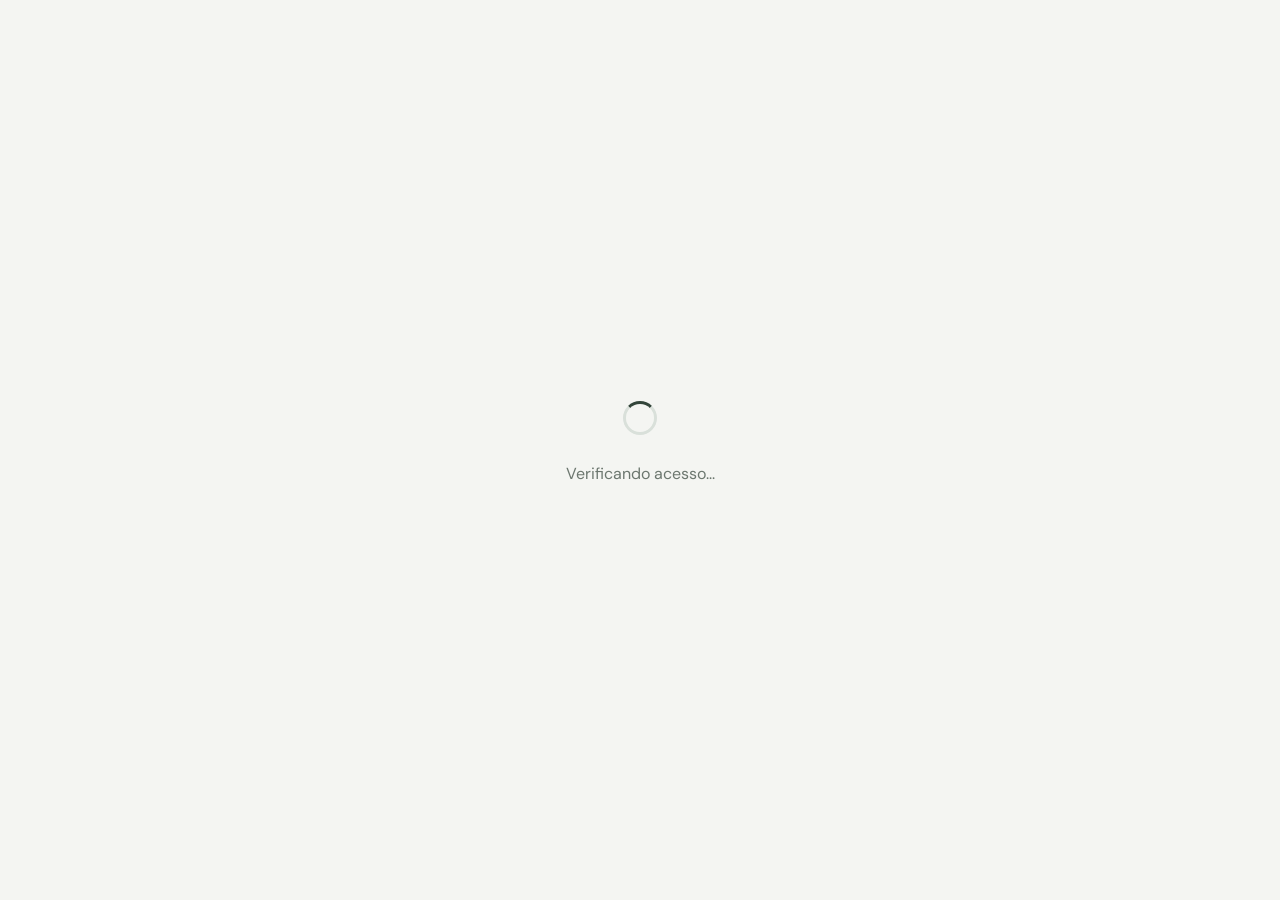
==== admin/index.html @ 77a73d16 "Ajustes e reorganização" ====
<!doctype html>
<html lang="pt-BR">
<head>
  <meta charset="utf-8">
  <meta name="viewport" content="width=device-width, initial-scale=1">
  <meta name="robots" content="noindex,nofollow">
  <title>Gestão de Convidados</title>
  <link rel="preconnect" href="https://fonts.googleapis.com">
  <link rel="preconnect" href="https://fonts.gstatic.com" crossorigin>
  <link href="https://fonts.googleapis.com/css2?family=DM+Sans:wght@400;500;600;700&family=Playfair+Display:wght@500;600&display=swap" rel="stylesheet">
  <link rel="stylesheet" href="css/styles.css">
</head>
<body>
  <div class="toast" id="toast" role="status" aria-live="polite"></div>

  <div class="auth-guard" id="authGuard"><div class="auth-guard__spinner"></div><p>Verificando acesso...</p></div>

  <div class="app" id="app" hidden>
    <aside class="sidebar">
      <div class="brand">
        <span class="brand__mark">GC</span>
        <div><strong id="brandName">Gestão de Convidados</strong><small>Convites de casamento</small></div>
      </div>
      <nav>
        <button class="nav-item is-active" data-view="dashboard">Visão geral</button>
        <button class="nav-item" data-view="guests">Convidados</button>
        <button class="nav-item" data-view="settings">Casamento</button>
      </nav>
      <div class="sidebar__bottom sidebar__bottom--account">
        <div class="account-chip">
          <span class="account-chip__avatar" id="userInitial">A</span>
          <div><strong id="userEmail">Administrador</strong><small id="userMode">Conta do painel</small></div>
        </div>
        <div class="sidebar__account-actions">
          <span class="mode-badge" id="modeBadge">DEMO</span>
          <button class="text-button" id="logoutButton" type="button">Sair</button>
        </div>
      </div>
    </aside>

    <main class="main">
      <header class="topbar">
        <button class="mobile-menu" id="mobileMenu" type="button" aria-label="Abrir menu">☰</button>
        <div>
          <span class="eyebrow">Casamento selecionado</span>
          <select id="weddingSelect" aria-label="Selecionar casamento"></select>
        </div>
        <button class="btn btn--secondary" id="newWeddingButton" type="button">+ Novo casamento</button>
      </header>

      <section class="view is-active" id="view-dashboard">
        <div class="page-heading">
          <div><span class="eyebrow">Resumo</span><h1 id="dashboardTitle">Convidados</h1></div>
          <button class="btn btn--primary" data-open-invite type="button">+ Adicionar convite</button>
        </div>

        <div class="stats-grid stats-grid--six">
          <article class="stat-card"><span>Convites</span><strong id="statInvites">0</strong><small>famílias / convites</small></article>
          <article class="stat-card"><span>Total de lugares</span><strong id="statSeats">0</strong><small>pessoas contempladas</small></article>
          <article class="stat-card"><span>Confirmados</span><strong id="statConfirmed">0</strong><small>pessoas confirmadas</small></article>
          <article class="stat-card"><span>Pendentes</span><strong id="statPending">0</strong><small>convites sem resposta</small></article>
          <article class="stat-card"><span>Não irão</span><strong id="statDeclined">0</strong><small>convites recusados</small></article>
          <article class="stat-card"><span>Taxa de resposta</span><strong id="statResponseRate">0%</strong><small>convites respondidos</small></article>
        </div>

        <div class="panel">
          <div class="panel__head"><div><span class="eyebrow">Últimos registros</span><h2>Convites</h2></div><button class="text-button" data-go-guests type="button">Ver todos →</button></div>
          <div class="table-wrap"><table><thead><tr><th>Convite</th><th>Lugares</th><th>Resposta</th><th>Status</th><th></th></tr></thead><tbody id="dashboardRows"></tbody></table></div>
        </div>
      </section>

      <section class="view" id="view-guests">
        <div class="page-heading">
          <div><span class="eyebrow">Lista completa</span><h1>Convidados</h1></div>
          <div class="page-actions">
            <button class="btn btn--secondary" id="exportExcelButton" type="button">Exportar Excel</button>
            <button class="btn btn--secondary" id="exportCsvButton" type="button">CSV</button>
            <button class="btn btn--secondary" id="importGuestsButton" type="button">Importar Excel</button>
            <button class="btn btn--primary" data-open-invite type="button">+ Adicionar convite</button>
          </div>
        </div>
        <div class="filters">
          <label class="search"><span>⌕</span><input id="searchInput" type="search" placeholder="Buscar nome, telefone ou categoria"></label>
          <select id="statusFilter"><option value="all">Todos os status</option><option value="pending">Pendentes</option><option value="confirmed">Confirmados</option><option value="declined">Não irão</option></select>
        </div>
        <div class="panel panel--flush">
          <div class="table-wrap"><table><thead><tr><th>Convidado / família</th><th>Contato</th><th>Lugares</th><th>Confirmados</th><th>Status</th><th>Ações</th></tr></thead><tbody id="guestRows"></tbody></table></div>
          <div class="empty" id="guestEmpty" hidden>Nenhum convite encontrado.</div>
        </div>
      </section>

      <section class="view" id="view-settings">
        <div class="page-heading"><div><span class="eyebrow">Configuração</span><h1>Casamento</h1></div></div>
        <form class="panel settings-form" id="weddingForm">
          <div class="field-grid">
            <label><span>Nome do casamento</span><input name="name" required placeholder="Liliane & Igor"></label>
            <label><span>Slug</span><input name="slug" required placeholder="liliane-igor"></label>
            <label><span>Data do evento</span><input name="event_date" type="date"></label>
            <label class="field-wide"><span>URL base do convite</span><input name="invite_base_url" required placeholder="https://meusite.com/convite/"><small>O sistema acrescentará automaticamente <b>?convite=TOKEN</b>.</small></label>
          </div>
          <div class="form-actions"><button class="btn btn--primary" type="submit">Salvar alterações</button></div>
        </form>
      </section>
    </main>
  </div>

  <dialog id="inviteDialog" class="dialog">
    <form method="dialog" class="dialog__panel" id="inviteForm">
      <header><div><span class="eyebrow">Convite</span><h2 id="inviteDialogTitle">Adicionar convidado</h2></div><button class="icon-button" value="cancel" type="button" data-close-dialog>×</button></header>
      <input type="hidden" name="id">
      <div class="field-grid">
        <label class="field-wide"><span>Nome exibido no convite</span><input name="display_name" required placeholder="Família Silva"></label>
        <label><span>Responsável / contato</span><input name="contact_name" placeholder="João Silva"></label>
        <label><span>WhatsApp</span><input name="phone" inputmode="tel" placeholder="5515999999999"></label>
        <label><span>Número de lugares</span><input name="seats" type="number" min="1" max="50" value="1" required></label>
        <label><span>Categoria</span><input name="category" placeholder="Família, amigos, padrinhos..."></label>
        <label class="field-wide"><span>Membros deste convite</span><textarea name="members" rows="4" placeholder="João Silva&#10;Maria Silva&#10;Pedro Silva"></textarea><small>Opcional. Um nome por linha. Quando preenchido, o RSVP pode permitir selecionar exatamente quem irá. O número de membros não pode ultrapassar a quantidade de lugares.</small></label>
        <label class="field-wide"><span>Observação interna</span><textarea name="notes" rows="3" placeholder="Não aparece para o convidado"></textarea></label>
      </div>
      <footer><button class="btn btn--ghost" type="button" data-close-dialog>Cancelar</button><button class="btn btn--primary" type="submit">Salvar convite</button></footer>
    </form>
  </dialog>

  <dialog id="importDialog" class="dialog dialog--wide">
    <form method="dialog" class="dialog__panel" id="importForm">
      <header>
        <div><span class="eyebrow">Importação em lote</span><h2>Importar convidados do Excel</h2></div>
        <button class="icon-button" value="cancel" type="button" data-close-import>×</button>
      </header>

      <div class="import-guide">
        <div>
          <strong>1. Baixe o modelo</strong>
          <p>Use o arquivo modelo para manter os nomes das colunas corretos. A linha de exemplo é ignorada automaticamente.</p>
        </div>
        <a class="btn btn--secondary" id="downloadImportTemplate" href="../modelos/modelo-importacao-convidados.xlsx" download>Baixar modelo .xlsx</a>
      </div>

      <label class="import-drop" for="importFile">
        <span class="import-drop__icon">XLSX</span>
        <strong>Selecione a planilha preenchida</strong>
        <small>Formatos aceitos: .xlsx e .xls. Máximo de <span id="importMaxRowsLabel">500</span> convidados por importação.</small>
        <input id="importFile" type="file" accept=".xlsx,.xls,application/vnd.openxmlformats-officedocument.spreadsheetml.sheet,application/vnd.ms-excel">
      </label>

      <div class="import-result" id="importResult" hidden>
        <div class="import-summary">
          <article><span>Prontos</span><strong id="importValidCount">0</strong></article>
          <article><span>Ignorados</span><strong id="importIgnoredCount">0</strong></article>
          <article class="import-summary__error"><span>Com erro</span><strong id="importErrorCount">0</strong></article>
        </div>

        <div id="importErrorsWrap" hidden>
          <h3>Corrija estas linhas antes de importar</h3>
          <ul class="import-errors" id="importErrors"></ul>
        </div>

        <div id="importPreviewWrap" hidden>
          <h3>Prévia</h3>
          <div class="table-wrap import-preview">
            <table>
              <thead><tr><th>Convite</th><th>Responsável</th><th>WhatsApp</th><th>Lugares</th><th>Membros</th><th>Categoria</th></tr></thead>
              <tbody id="importPreviewRows"></tbody>
            </table>
          </div>
          <small class="muted">A prévia mostra até 8 registros. Todos os registros válidos serão importados.</small>
        </div>
      </div>

      <p class="form-status" id="importStatus"></p>
      <footer>
        <button class="btn btn--ghost" type="button" data-close-import>Cancelar</button>
        <button class="btn btn--primary" id="confirmImportButton" type="button" disabled>Importar convidados</button>
      </footer>
    </form>
  </dialog>

  <dialog id="weddingDialog" class="dialog">
    <form method="dialog" class="dialog__panel" id="newWeddingForm">
      <header><div><span class="eyebrow">Novo projeto</span><h2>Criar casamento</h2></div><button class="icon-button" value="cancel" type="button" data-close-wedding>×</button></header>
      <div class="field-grid">
        <label class="field-wide"><span>Nome</span><input name="name" required placeholder="Amanda & Lucas"></label>
        <label><span>Slug</span><input name="slug" required placeholder="amanda-lucas"></label>
        <label><span>Data</span><input name="event_date" type="date"></label>
        <label class="field-wide"><span>URL base do convite</span><input name="invite_base_url" required></label>
      </div>
      <footer><button class="btn btn--ghost" type="button" data-close-wedding>Cancelar</button><button class="btn btn--primary" type="submit">Criar casamento</button></footer>
    </form>
  </dialog>

  <script src="js/config.js"></script>
  <script src="https://cdn.sheetjs.com/xlsx-0.20.3/package/dist/xlsx.full.min.js"></script>
  <script type="module" src="js/app.js"></script>
</body>
</html>
---- admin/css/styles.css ----
[hidden]{display:none!important}:root{--bg:#f4f5f2;--surface:#fff;--surface2:#eef1eb;--text:#1f2923;--muted:#6c776f;--accent:#596f61;--accent-dark:#33453a;--line:#dce2dc;--danger:#9d4e4e;--shadow:0 18px 50px rgba(31,41,35,.08);--serif:"Playfair Display",Georgia,serif;--sans:"DM Sans",Arial,sans-serif}*{box-sizing:border-box}html{color-scheme:light}body{margin:0;background:var(--bg);color:var(--text);font-family:var(--sans)}button,input,select,textarea{font:inherit}.app{min-height:100vh;display:grid;grid-template-columns:250px 1fr}.sidebar{position:sticky;top:0;height:100vh;padding:26px 18px;background:#1f2b24;color:#fff;display:flex;flex-direction:column;gap:35px}.brand{display:flex;align-items:center;gap:12px;padding:0 8px}.brand__mark{width:42px;height:42px;border:1px solid rgba(255,255,255,.35);display:grid;place-items:center;border-radius:50%;font-family:var(--serif)}.brand strong,.brand small{display:block}.brand small{margin-top:2px;color:#aeb9b2;font-size:11px}.sidebar nav{display:grid;gap:6px}.nav-item{border:0;background:transparent;color:#b9c3bd;text-align:left;padding:12px 14px;border-radius:9px;cursor:pointer}.nav-item:hover,.nav-item.is-active{background:rgba(255,255,255,.1);color:#fff}.sidebar__bottom{margin-top:auto;display:flex;align-items:center;justify-content:space-between;padding:0 8px}.mode-badge{font-size:10px;letter-spacing:.12em;border:1px solid #718276;border-radius:99px;padding:5px 8px}.text-button{background:transparent;border:0;color:inherit;cursor:pointer;padding:4px}.sidebar .text-button{color:#c9d1cc}.main{min-width:0}.topbar{height:84px;background:rgba(244,245,242,.92);backdrop-filter:blur(16px);border-bottom:1px solid var(--line);display:flex;align-items:center;gap:24px;justify-content:space-between;padding:0 38px;position:sticky;top:0;z-index:10}.topbar select{border:0;background:transparent;font-weight:700;color:var(--text);padding:2px 22px 2px 0}.eyebrow{display:block;text-transform:uppercase;letter-spacing:.13em;font-size:10px;font-weight:700;color:var(--muted);margin-bottom:5px}.view{display:none;padding:38px;max-width:1500px;margin:auto}.view.is-active{display:block}.page-heading{display:flex;justify-content:space-between;align-items:end;gap:20px;margin-bottom:28px}h1,h2{font-family:var(--serif);font-weight:500;margin:0}h1{font-size:clamp(34px,4vw,52px)}h2{font-size:25px}.btn{border:0;border-radius:8px;padding:11px 17px;font-weight:700;cursor:pointer}.btn--primary{background:var(--accent-dark);color:#fff}.btn--secondary{background:#e7ebe7;color:var(--accent-dark)}.btn--ghost{background:transparent;border:1px solid var(--line)}.stats-grid{display:grid;grid-template-columns:repeat(4,1fr);gap:16px;margin-bottom:25px}.stat-card{background:var(--surface);border:1px solid var(--line);border-radius:13px;padding:22px}.stat-card span,.stat-card small{display:block;color:var(--muted)}.stat-card strong{display:block;font-family:var(--serif);font-size:42px;font-weight:500;margin:8px 0}.panel{background:var(--surface);border:1px solid var(--line);border-radius:13px;padding:22px;box-shadow:var(--shadow)}.panel--flush{padding:0;overflow:hidden}.panel__head{display:flex;align-items:end;justify-content:space-between;margin-bottom:16px}.table-wrap{overflow:auto}table{width:100%;border-collapse:collapse;white-space:nowrap}th{text-align:left;color:var(--muted);font-size:11px;text-transform:uppercase;letter-spacing:.08em;padding:13px 15px;border-bottom:1px solid var(--line)}td{padding:15px;border-bottom:1px solid #edf0ed;vertical-align:middle}tbody tr:last-child td{border-bottom:0}.guest-name strong,.guest-name small{display:block}.guest-name small{color:var(--muted);margin-top:3px}.status{display:inline-flex;gap:6px;align-items:center;padding:5px 9px;border-radius:99px;font-size:12px;font-weight:700}.status--confirmed{background:#e6f1e8;color:#35623f}.status--pending{background:#f4efe2;color:#796531}.status--declined{background:#f4e6e6;color:#8b4646}.row-actions{display:flex;gap:6px}.mini-btn{border:1px solid var(--line);background:#fff;padding:7px 9px;border-radius:7px;cursor:pointer}.mini-btn:hover{background:var(--surface2)}.mini-btn--danger{color:var(--danger)}.filters{display:flex;gap:12px;margin-bottom:14px}.filters select,.search{background:#fff;border:1px solid var(--line);border-radius:9px;min-height:44px}.search{display:flex;align-items:center;gap:8px;padding:0 13px;flex:1}.search input{border:0;outline:0;min-width:0;width:100%}.filters select{padding:0 13px}.empty{text-align:center;padding:40px;color:var(--muted)}.settings-form{max-width:850px}.field-grid{display:grid;grid-template-columns:1fr 1fr;gap:17px}.field-wide{grid-column:1/-1}label>span{display:block;font-size:12px;font-weight:700;margin-bottom:7px}label small{display:block;color:var(--muted);margin-top:6px}input,select,textarea{width:100%;border:1px solid #cfd7d0;border-radius:8px;background:#fff;color:var(--text);padding:11px 12px;outline:0}input:focus,select:focus,textarea:focus{border-color:var(--accent)}textarea{resize:vertical}.form-actions{display:flex;justify-content:flex-end;margin-top:20px}.dialog{border:0;padding:0;background:transparent;max-width:min(680px,calc(100vw - 28px));width:100%}.dialog::backdrop{background:rgba(18,25,21,.55);backdrop-filter:blur(3px)}.dialog__panel{background:#fff;border-radius:15px;padding:24px;box-shadow:0 30px 100px rgba(0,0,0,.25)}.dialog__panel header,.dialog__panel footer{display:flex;align-items:center;justify-content:space-between;gap:15px}.dialog__panel header{margin-bottom:22px}.dialog__panel footer{justify-content:flex-end;margin-top:22px}.icon-button{border:0;background:#eef1ee;width:36px;height:36px;border-radius:50%;font-size:22px;cursor:pointer}.toast{position:fixed;right:22px;bottom:22px;z-index:100;background:#243229;color:#fff;padding:12px 16px;border-radius:9px;box-shadow:var(--shadow);opacity:0;transform:translateY(10px);pointer-events:none;transition:.2s}.toast.is-visible{opacity:1;transform:none}.auth-screen{min-height:100vh;display:grid;place-items:center;padding:25px;background:radial-gradient(circle at top left,#e6ebe6,transparent 40%),var(--bg)}.auth-card{background:#fff;border:1px solid var(--line);border-radius:16px;padding:34px;width:min(430px,100%);box-shadow:var(--shadow)}.auth-card h1{font-size:40px;margin-bottom:10px}.auth-card>p{color:var(--muted);line-height:1.6}.form-stack{display:grid;gap:15px;margin-top:24px}.form-status{color:var(--danger);min-height:18px;margin:0;font-size:13px}.mobile-menu{display:none;border:0;background:transparent;font-size:22px}.muted{color:var(--muted)}@media(max-width:980px){.app{grid-template-columns:1fr}.sidebar{position:fixed;z-index:30;width:250px;transform:translateX(-100%);transition:.2s}.sidebar.is-open{transform:none}.mobile-menu{display:block}.topbar{padding:0 20px}.view{padding:28px 20px}.stats-grid{grid-template-columns:1fr 1fr}}@media(max-width:650px){.topbar .btn{display:none}.stats-grid{grid-template-columns:1fr}.page-heading{align-items:flex-start;flex-direction:column}.field-grid{grid-template-columns:1fr}.field-wide{grid-column:auto}.filters{flex-direction:column}.view{padding:22px 14px}.panel{padding:14px}.panel--flush{padding:0}h1{font-size:36px}}

/* v1.1 — importação de convidados por Excel */
.page-actions{display:flex;gap:10px;align-items:center;flex-wrap:wrap}.dialog--wide{max-width:min(900px,calc(100vw - 28px))}.import-guide{display:flex;align-items:center;justify-content:space-between;gap:20px;padding:16px 18px;border:1px solid var(--line);border-radius:12px;background:var(--surface2);margin-bottom:16px}.import-guide strong{display:block;margin-bottom:5px}.import-guide p{margin:0;color:var(--muted);line-height:1.5;font-size:13px}.import-guide .btn{white-space:nowrap;text-decoration:none}.import-drop{display:grid;place-items:center;text-align:center;gap:7px;border:1.5px dashed #aebbb1;border-radius:13px;padding:28px 20px;background:#fbfcfb;cursor:pointer;transition:.2s}.import-drop:hover{border-color:var(--accent);background:#f4f7f4}.import-drop__icon{display:grid;place-items:center;width:56px;height:56px;border-radius:12px;background:#e5eee7;color:var(--accent-dark);font-size:12px;font-weight:800;letter-spacing:.08em}.import-drop strong{font-size:15px}.import-drop small{color:var(--muted);max-width:560px;line-height:1.5}.import-drop input{margin-top:6px;max-width:420px;background:#fff}.import-result{margin-top:20px}.import-summary{display:grid;grid-template-columns:repeat(3,1fr);gap:10px;margin-bottom:18px}.import-summary article{border:1px solid var(--line);border-radius:10px;padding:14px;background:#fff}.import-summary span{display:block;color:var(--muted);font-size:11px;text-transform:uppercase;letter-spacing:.08em;font-weight:700}.import-summary strong{display:block;font-family:var(--serif);font-size:30px;font-weight:500;margin-top:4px}.import-summary__error strong{color:var(--danger)}.import-result h3{font-size:14px;font-family:var(--sans);font-weight:700;margin:18px 0 9px}.import-errors{margin:0;padding:12px 12px 12px 32px;border-radius:9px;background:#f8ecec;color:#844444;font-size:13px;line-height:1.6;max-height:180px;overflow:auto}.import-preview{border:1px solid var(--line);border-radius:9px}.import-preview table{font-size:13px}.import-preview th,.import-preview td{padding:10px 12px}@media(max-width:650px){.page-actions{width:100%}.page-actions .btn{flex:1}.import-guide{align-items:flex-start;flex-direction:column}.import-guide .btn{width:100%;text-align:center}.import-summary{grid-template-columns:1fr}.dialog--wide .dialog__panel{padding:18px}.import-drop{padding:22px 12px}}

/* v1.2 — autenticação administrativa */
.auth-guard{position:fixed;inset:0;z-index:999;background:var(--bg);display:grid;place-items:center;align-content:center;gap:12px;color:var(--muted)}.auth-guard__spinner{width:34px;height:34px;border:3px solid #d9e0da;border-top-color:var(--accent-dark);border-radius:50%;animation:authSpin .8s linear infinite}@keyframes authSpin{to{transform:rotate(360deg)}}
.sidebar__bottom--account{display:grid;gap:13px;align-items:stretch}.account-chip{display:flex;align-items:center;gap:10px;min-width:0}.account-chip__avatar{width:34px;height:34px;display:grid;place-items:center;border-radius:50%;background:rgba(255,255,255,.12);font-weight:700;flex:0 0 auto}.account-chip div{min-width:0}.account-chip strong,.account-chip small{display:block;white-space:nowrap;overflow:hidden;text-overflow:ellipsis}.account-chip strong{font-size:12px}.account-chip small{font-size:10px;color:#aeb9b2;margin-top:2px}.sidebar__account-actions{display:flex;align-items:center;justify-content:space-between}
.auth-page{min-height:100vh;background:#f3f4f0}.auth-layout{min-height:100vh;display:grid;grid-template-columns:minmax(340px,.9fr) minmax(480px,1.1fr)}.auth-visual{position:relative;overflow:hidden;padding:58px;display:flex;flex-direction:column;justify-content:space-between;color:#f8faf8;background:linear-gradient(145deg,rgba(27,42,33,.96),rgba(56,74,62,.93)),radial-gradient(circle at 20% 10%,#87988a,transparent 45%)}.auth-visual:before,.auth-visual:after{content:"";position:absolute;border:1px solid rgba(255,255,255,.12);border-radius:50%;width:420px;height:420px}.auth-visual:before{right:-210px;top:-130px}.auth-visual:after{left:-250px;bottom:-280px;width:520px;height:520px}.auth-visual__content{position:relative;z-index:1;max-width:520px}.auth-seal{width:62px;height:62px;border:1px solid rgba(255,255,255,.4);border-radius:50%;display:grid;place-items:center;font-family:var(--serif);font-size:20px;margin-bottom:70px}.auth-seal--dark{border-color:var(--line);color:var(--accent-dark);margin-bottom:30px}.auth-visual__eyebrow{font-size:11px;text-transform:uppercase;letter-spacing:.16em;color:#c4d0c7}.auth-visual h1{font-size:clamp(42px,5vw,68px);line-height:1.04;margin:12px 0 20px}.auth-visual__content>p:last-child{font-size:16px;line-height:1.75;color:#d2dbd5;max-width:480px}.auth-visual>small{position:relative;z-index:1;color:#aebdb3}
.auth-panel{display:grid;place-items:center;align-content:center;padding:42px}.auth-box{width:min(440px,100%)}.auth-box h2,.auth-box h1{font-family:var(--serif);font-weight:500;font-size:42px;margin:0 0 12px}.auth-copy{color:var(--muted);line-height:1.65;margin:0 0 25px}.auth-row{display:flex;justify-content:flex-end;margin-top:-4px}.auth-link,.auth-back{border:0;background:transparent;padding:2px 0;color:var(--accent-dark);font-weight:700;cursor:pointer;font-size:12px}.auth-back{margin-bottom:25px}.btn--block{width:100%;min-height:47px}.password-field{position:relative}.password-field input{padding-right:76px}.password-toggle{position:absolute;right:10px;top:50%;transform:translateY(-50%);border:0;background:transparent;color:var(--accent-dark);font-size:11px;font-weight:700;cursor:pointer}.form-status--success{color:#35623f}.auth-message{border-radius:9px;padding:11px 13px;font-size:13px;margin-bottom:16px}.auth-message--success{background:#e8f2e9;color:#35623f}.auth-foot{position:absolute;bottom:24px;margin:0;color:var(--muted);font-size:11px}.demo-access{border-top:1px solid var(--line);margin-top:24px;padding-top:20px}.demo-access>span{display:block;color:var(--muted);font-size:11px;text-transform:uppercase;letter-spacing:.1em;margin-bottom:9px}.auth-simple{min-height:100vh;display:grid;place-items:center;padding:28px;background:radial-gradient(circle at 15% 10%,#e3e9e3,transparent 38%),var(--bg)}.auth-box--reset{background:#fff;border:1px solid var(--line);border-radius:18px;padding:38px;box-shadow:var(--shadow)}.auth-login-link{display:block;text-align:center;color:var(--accent-dark);font-weight:700;font-size:12px;margin-top:20px;text-decoration:none}
@media(max-width:850px){.auth-layout{grid-template-columns:1fr}.auth-visual{display:none}.auth-panel{min-height:100vh;padding:28px}.auth-foot{position:static;margin-top:40px}.auth-box h2,.auth-box h1{font-size:38px}}@media(max-width:500px){.auth-panel{padding:22px}.auth-box--reset{padding:26px 20px}.auth-simple{padding:14px}}

/* v1.3 — métricas, membros e exportação */
.stats-grid--six{grid-template-columns:repeat(3,1fr)}
.row-actions{flex-wrap:wrap;max-width:390px}
.field-grid textarea[name="members"]{min-height:105px;line-height:1.55}
@media(max-width:1180px){.stats-grid--six{grid-template-columns:repeat(2,1fr)}}
@media(max-width:650px){.stats-grid--six{grid-template-columns:1fr}.page-actions .btn{min-width:calc(50% - 6px)}.row-actions{min-width:250px}}
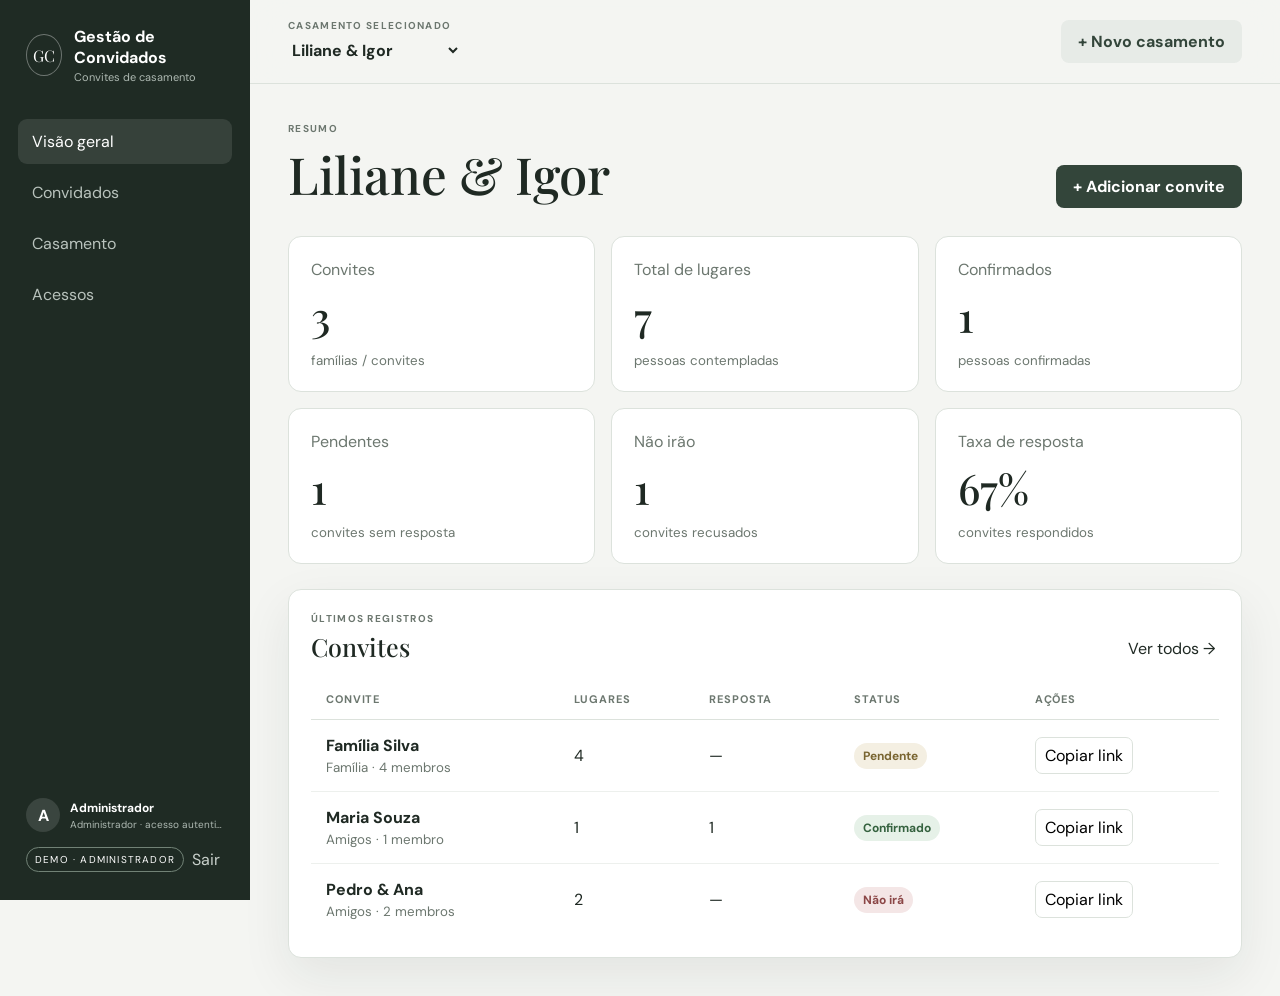
==== commit c8f57138: "Ajustes, permissões v1.5" ====
--- a/admin/index.html
+++ b/admin/index.html
@@ -25,6 +25,7 @@
         <button class="nav-item is-active" data-view="dashboard">Visão geral</button>
         <button class="nav-item" data-view="guests">Convidados</button>
         <button class="nav-item" data-view="settings">Casamento</button>
+        <button class="nav-item" data-view="access" data-admin-only>Acessos</button>
       </nav>
       <div class="sidebar__bottom sidebar__bottom--account">
         <div class="account-chip">
@@ -45,7 +46,7 @@
           <span class="eyebrow">Casamento selecionado</span>
           <select id="weddingSelect" aria-label="Selecionar casamento"></select>
         </div>
-        <button class="btn btn--secondary" id="newWeddingButton" type="button">+ Novo casamento</button>
+        <button class="btn btn--secondary" id="newWeddingButton" data-admin-only type="button">+ Novo casamento</button>
       </header>
 
       <section class="view is-active" id="view-dashboard">
@@ -65,7 +66,7 @@
 
         <div class="panel">
           <div class="panel__head"><div><span class="eyebrow">Últimos registros</span><h2>Convites</h2></div><button class="text-button" data-go-guests type="button">Ver todos →</button></div>
-          <div class="table-wrap"><table><thead><tr><th>Convite</th><th>Lugares</th><th>Resposta</th><th>Status</th><th></th></tr></thead><tbody id="dashboardRows"></tbody></table></div>
+          <div class="table-wrap table-wrap--responsive"><table class="responsive-data-table"><thead><tr><th>Convite</th><th>Lugares</th><th>Resposta</th><th>Status</th><th>Ações</th></tr></thead><tbody id="dashboardRows"></tbody></table></div>
         </div>
       </section>
 
@@ -84,7 +85,7 @@
           <select id="statusFilter"><option value="all">Todos os status</option><option value="pending">Pendentes</option><option value="confirmed">Confirmados</option><option value="declined">Não irão</option></select>
         </div>
         <div class="panel panel--flush">
-          <div class="table-wrap"><table><thead><tr><th>Convidado / família</th><th>Contato</th><th>Lugares</th><th>Confirmados</th><th>Status</th><th>Ações</th></tr></thead><tbody id="guestRows"></tbody></table></div>
+          <div class="table-wrap table-wrap--responsive"><table class="responsive-data-table"><thead><tr><th>Convidado / família</th><th>Contato</th><th>Lugares</th><th>Confirmados</th><th>Status</th><th>Ações</th></tr></thead><tbody id="guestRows"></tbody></table></div>
           <div class="empty" id="guestEmpty" hidden>Nenhum convite encontrado.</div>
         </div>
       </section>
@@ -100,6 +101,30 @@
           </div>
           <div class="form-actions"><button class="btn btn--primary" type="submit">Salvar alterações</button></div>
         </form>
+      </section>
+
+      <section class="view" id="view-access" data-admin-only>
+        <div class="page-heading">
+          <div><span class="eyebrow">Permissões</span><h1>Acessos do casal</h1></div>
+        </div>
+        <div class="access-grid">
+          <form class="panel access-form" id="accessForm">
+            <span class="eyebrow">Adicionar acesso</span>
+            <h2>Convidar o casal</h2>
+            <p class="muted access-copy">A pessoa receberá um e-mail para criar a senha. Depois do login, verá somente o casamento selecionado acima.</p>
+            <div class="form-stack">
+              <label><span>Nome</span><input name="display_name" placeholder="Liliane e Igor"></label>
+              <label><span>E-mail</span><input name="email" type="email" required autocomplete="email" placeholder="casal@exemplo.com"></label>
+              <button class="btn btn--primary" id="inviteCoupleButton" type="submit">Enviar convite de acesso</button>
+              <p class="form-status" id="accessStatus" role="status" aria-live="polite"></p>
+            </div>
+          </form>
+          <div class="panel access-list-panel">
+            <div class="panel__head"><div><span class="eyebrow">Vinculados</span><h2>Quem pode acessar</h2></div></div>
+            <div class="access-list" id="accessRows"></div>
+            <div class="empty" id="accessEmpty" hidden>Nenhum acesso do casal vinculado a este casamento.</div>
+          </div>
+        </div>
       </section>
     </main>
   </div>
@@ -157,8 +182,8 @@
 
         <div id="importPreviewWrap" hidden>
           <h3>Prévia</h3>
-          <div class="table-wrap import-preview">
-            <table>
+          <div class="table-wrap table-wrap--responsive import-preview">
+            <table class="responsive-data-table">
               <thead><tr><th>Convite</th><th>Responsável</th><th>WhatsApp</th><th>Lugares</th><th>Membros</th><th>Categoria</th></tr></thead>
               <tbody id="importPreviewRows"></tbody>
             </table>
--- a/admin/css/styles.css
+++ b/admin/css/styles.css
@@ -16,3 +16,12 @@
 .field-grid textarea[name="members"]{min-height:105px;line-height:1.55}
 @media(max-width:1180px){.stats-grid--six{grid-template-columns:repeat(2,1fr)}}
 @media(max-width:650px){.stats-grid--six{grid-template-columns:1fr}.page-actions .btn{min-width:calc(50% - 6px)}.row-actions{min-width:250px}}
+
+/* v1.5 — mobile sem rolagem horizontal + perfis admin/casal */
+.access-grid{display:grid;grid-template-columns:minmax(280px,.8fr) minmax(0,1.2fr);gap:18px}.access-copy{line-height:1.6;margin:10px 0 0}.access-list{display:grid;gap:10px}.access-card{display:flex;align-items:center;justify-content:space-between;gap:16px;padding:14px 0;border-bottom:1px solid var(--line)}.access-card:last-child{border-bottom:0}.access-card__identity{min-width:0}.access-card__identity strong,.access-card__identity small{display:block}.access-card__identity small{color:var(--muted);margin-top:4px;overflow-wrap:anywhere}.access-card__role{display:inline-flex;margin-top:7px;padding:4px 8px;border-radius:99px;background:var(--surface2);color:var(--accent-dark);font-size:10px;font-weight:800;letter-spacing:.08em;text-transform:uppercase}.permission-badge{display:inline-flex;align-items:center;padding:4px 8px;border-radius:99px;background:rgba(255,255,255,.12);color:#d9e3dc;font-size:9px;font-weight:800;letter-spacing:.1em;text-transform:uppercase}.account-chip small .permission-badge{margin-left:4px}.is-readonly-note{font-size:12px;color:var(--muted);margin-top:10px}.responsive-data-table td[data-label]{position:relative}
+@media(max-width:760px){
+  .table-wrap--responsive{overflow:visible}.responsive-data-table{display:block;white-space:normal}.responsive-data-table thead{display:none}.responsive-data-table tbody{display:grid;gap:12px}.responsive-data-table tr{display:block;border:1px solid var(--line);border-radius:12px;background:#fff;padding:5px 14px;box-shadow:0 8px 24px rgba(31,41,35,.04)}.responsive-data-table td{display:grid;grid-template-columns:minmax(100px,38%) 1fr;gap:12px;align-items:start;padding:11px 0;border-bottom:1px solid #edf0ed;white-space:normal;overflow-wrap:anywhere}.responsive-data-table td:last-child{border-bottom:0}.responsive-data-table td::before{content:attr(data-label);font-size:10px;line-height:1.4;text-transform:uppercase;letter-spacing:.08em;font-weight:800;color:var(--muted)}.responsive-data-table .guest-name{display:block;padding-top:14px}.responsive-data-table .guest-name::before{display:none}.responsive-data-table .guest-name strong{font-size:16px}.responsive-data-table .row-actions{display:grid;grid-template-columns:repeat(2,minmax(0,1fr));min-width:0;max-width:none;width:100%}.responsive-data-table .row-actions .mini-btn{width:100%;min-height:38px}.responsive-data-table td[data-label="Ações"]{grid-template-columns:1fr}.responsive-data-table td[data-label="Ações"]::before{margin-bottom:2px}.responsive-data-table td[colspan]{display:block;text-align:center}.responsive-data-table td[colspan]::before{display:none}.access-grid{grid-template-columns:1fr}.access-card{align-items:flex-start;flex-direction:column}.access-card .mini-btn{width:100%}.topbar>div{min-width:0;flex:1}.topbar select{max-width:100%}
+}
+
+.demo-buttons{display:grid;gap:8px}.demo-buttons .btn{text-align:center}.panel--flush .responsive-data-table tbody{padding:0}@media(max-width:760px){.panel--flush .responsive-data-table tbody{padding:12px}}
+@media(max-width:650px){.topbar #newWeddingButton:not([hidden]){display:grid;width:40px;height:40px;place-items:center;padding:0;font-size:0;flex:0 0 auto}.topbar #newWeddingButton:not([hidden])::after{content:"+";font-size:24px;line-height:1}}
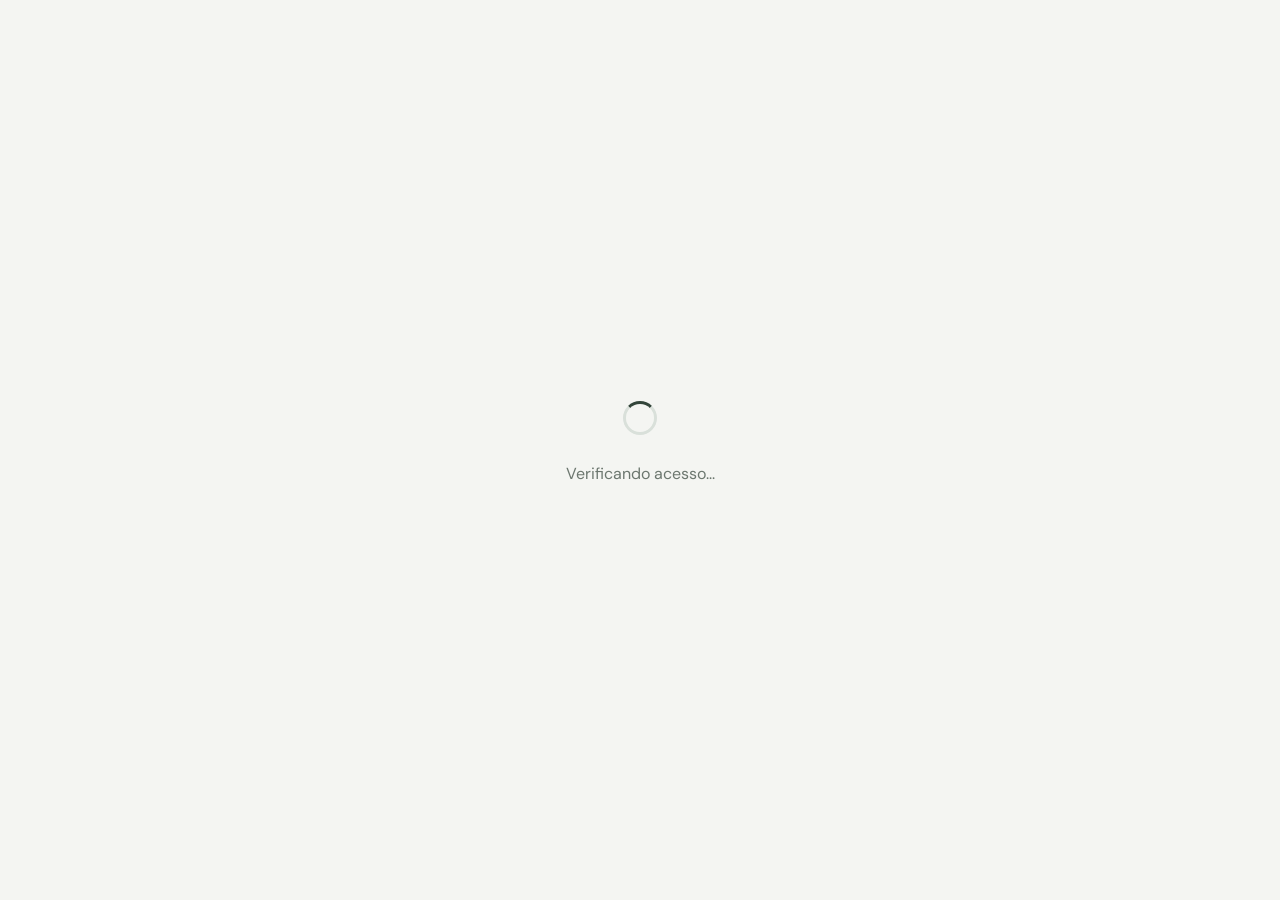
==== commit 7c13e892: "ajustes v.17" ====
--- a/admin/index.html
+++ b/admin/index.html
@@ -46,7 +46,10 @@
           <span class="eyebrow">Casamento selecionado</span>
           <select id="weddingSelect" aria-label="Selecionar casamento"></select>
         </div>
-        <button class="btn btn--secondary" id="newWeddingButton" data-admin-only type="button">+ Novo casamento</button>
+        <div class="topbar-actions">
+          <button class="btn btn--secondary btn--refresh" id="refreshButton" type="button" title="Atualizar dados"><span aria-hidden="true">↻</span><b>Atualizar</b></button>
+          <button class="btn btn--secondary" id="newWeddingButton" data-admin-only type="button">+ Novo casamento</button>
+        </div>
       </header>
 
       <section class="view is-active" id="view-dashboard">
--- a/admin/css/styles.css
+++ b/admin/css/styles.css
@@ -25,3 +25,8 @@
 
 .demo-buttons{display:grid;gap:8px}.demo-buttons .btn{text-align:center}.panel--flush .responsive-data-table tbody{padding:0}@media(max-width:760px){.panel--flush .responsive-data-table tbody{padding:12px}}
 @media(max-width:650px){.topbar #newWeddingButton:not([hidden]){display:grid;width:40px;height:40px;place-items:center;padding:0;font-size:0;flex:0 0 auto}.topbar #newWeddingButton:not([hidden])::after{content:"+";font-size:24px;line-height:1}}
+
+
+/* v1.7 — atualização manual */
+.topbar-actions{display:flex;align-items:center;gap:10px}.btn--refresh{display:inline-flex;align-items:center;gap:8px}.btn--refresh span{font-size:17px;line-height:1}.btn--refresh.is-loading span{animation:refresh-spin .7s linear infinite}@keyframes refresh-spin{to{transform:rotate(360deg)}}
+@media(max-width:650px){.topbar-actions{gap:8px}.topbar #refreshButton{display:grid;width:40px;height:40px;place-items:center;padding:0;flex:0 0 auto}.topbar #refreshButton b{display:none}.topbar #refreshButton span{font-size:20px}}
